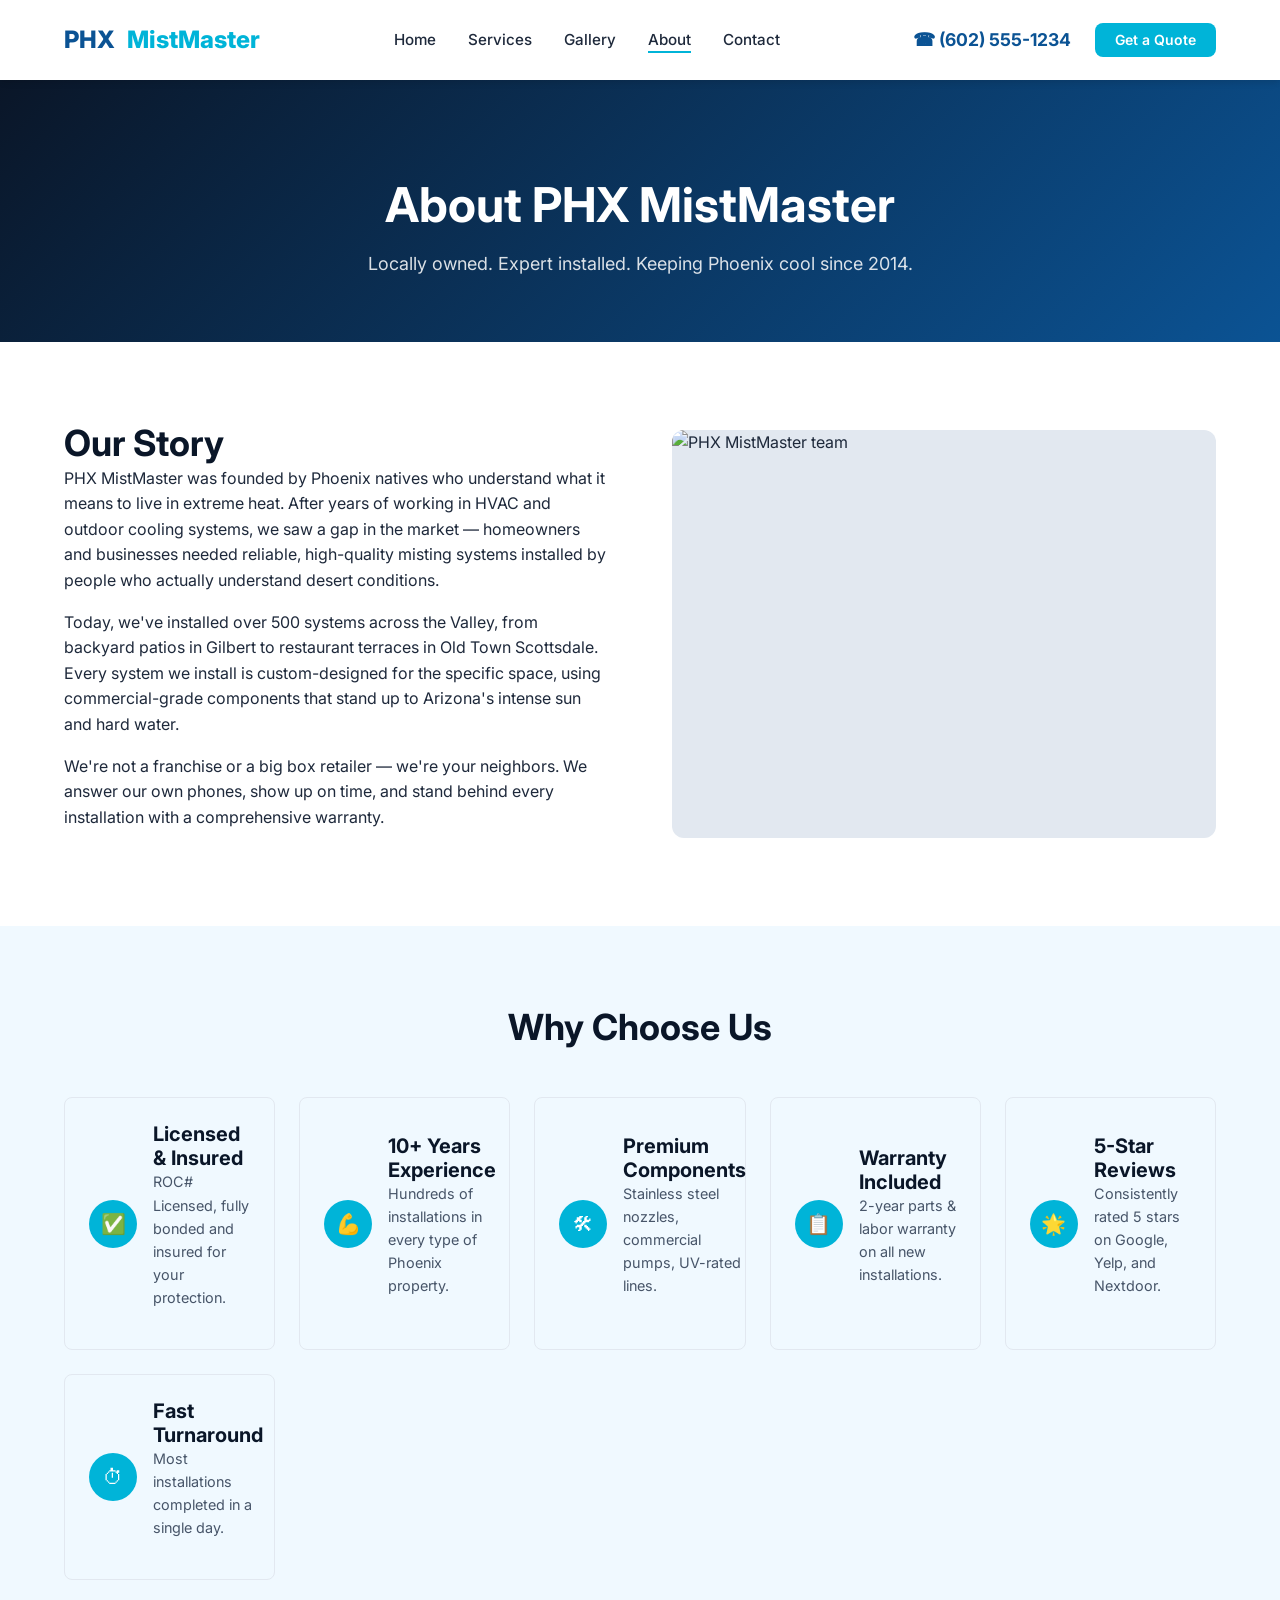
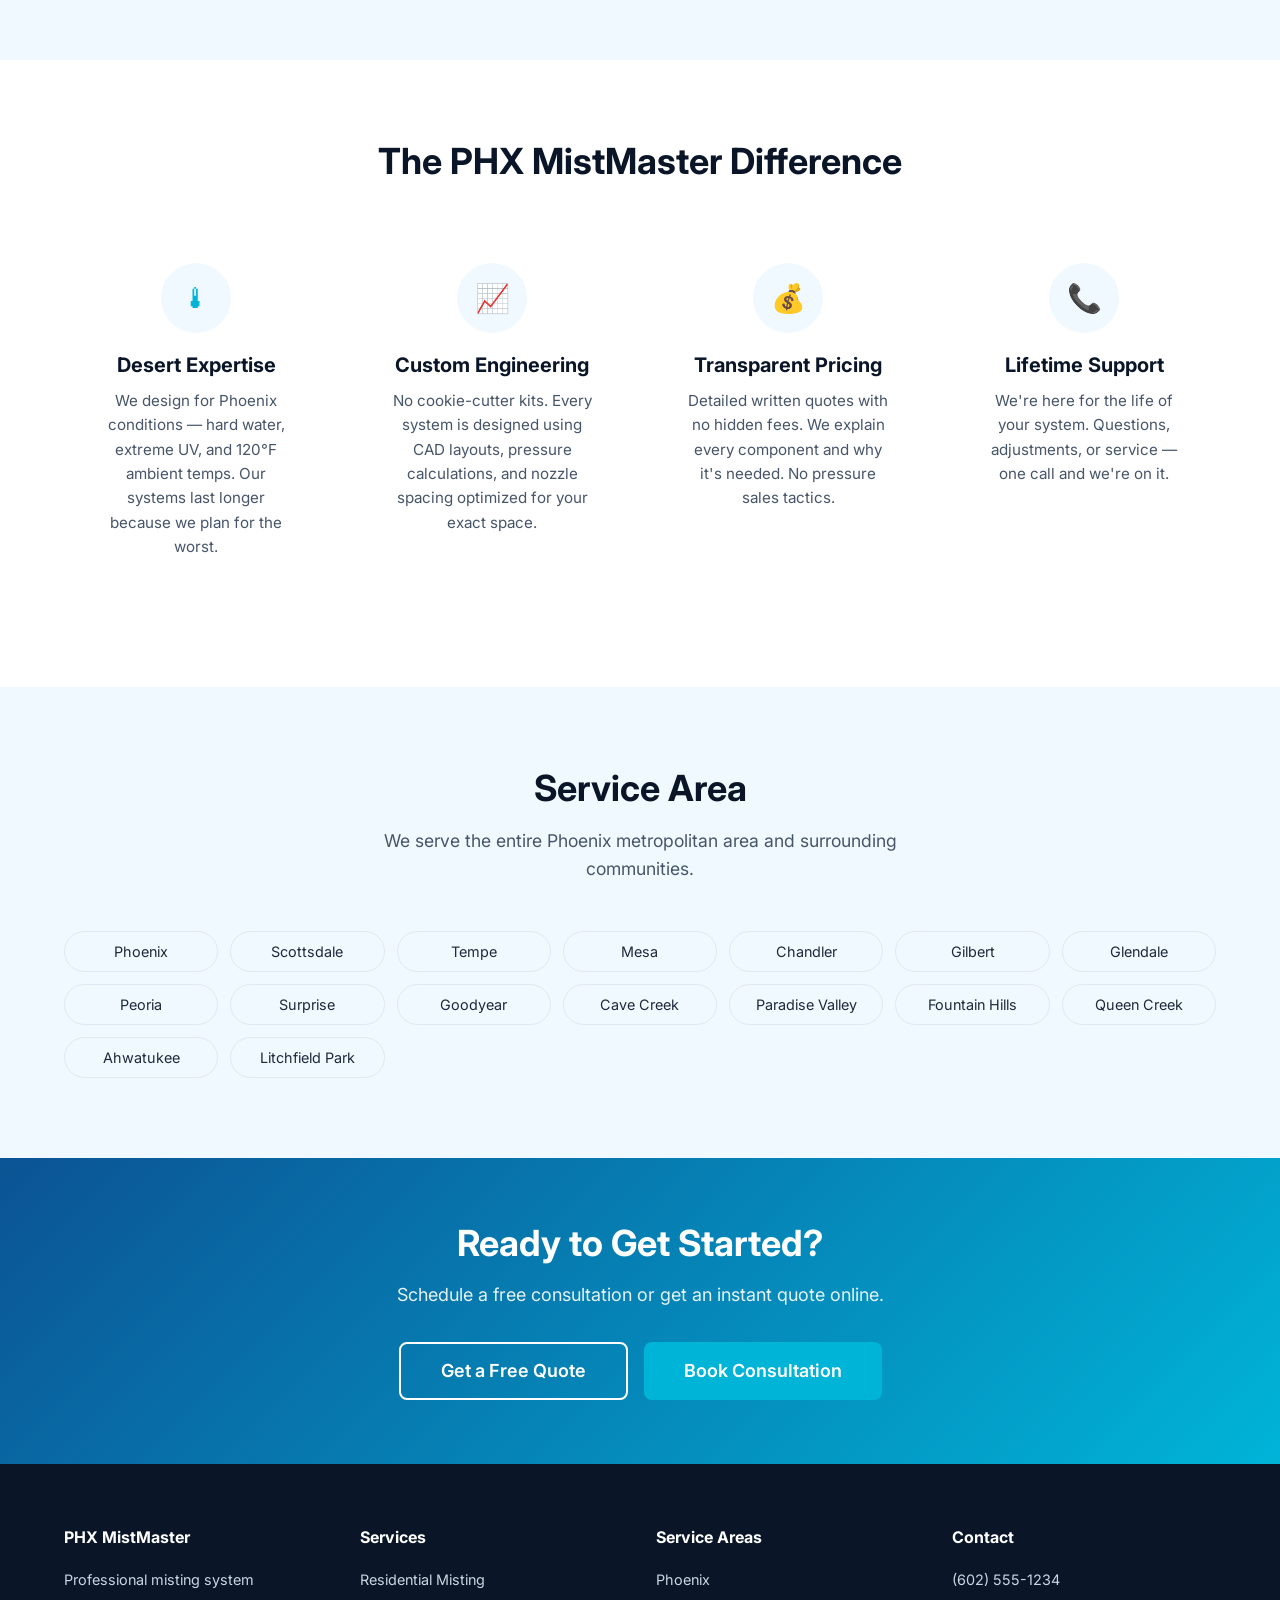
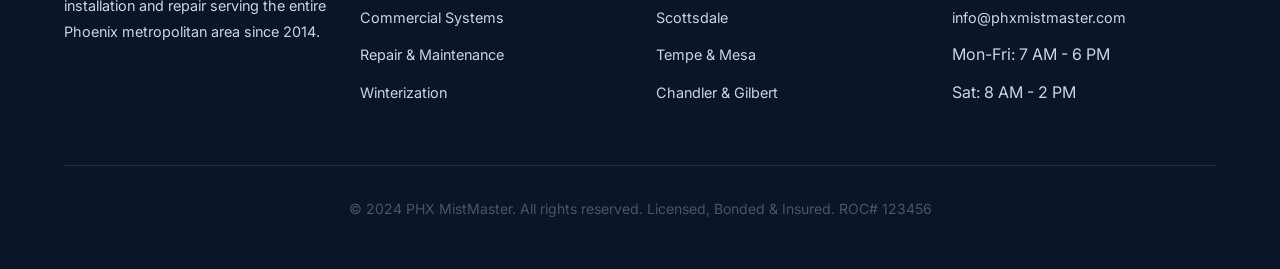
==== about.html @ d4fe5b3f "Initial PHX MistMaster website - 7 pages, full CSS/JS Complete static website for Phoenix misting co" ====
<!DOCTYPE html>
<html lang="en">
<head>
  <meta charset="UTF-8">
  <meta name="viewport" content="width=device-width, initial-scale=1.0">
  <meta name="description" content="About PHX MistMaster — locally owned Phoenix misting company. Licensed, bonded, insured. 10+ years serving the Valley.">
  <title>About Us | PHX MistMaster</title>
  <link rel="preconnect" href="https://fonts.googleapis.com">
  <link rel="preconnect" href="https://fonts.gstatic.com" crossorigin>
  <link href="https://fonts.googleapis.com/css2?family=Inter:wght@400;500;600;700;800&display=swap" rel="stylesheet">
  <link rel="stylesheet" href="css/style.css">
  <link rel="stylesheet" href="css/components.css">
  <link rel="stylesheet" href="css/responsive.css">
</head>
<body>

  <!-- Header -->
  <header class="site-header">
    <div class="container">
      <a href="index.html" class="logo">PHX <span>MistMaster</span></a>
      <nav>
        <ul class="nav-links">
          <li><a href="index.html">Home</a></li>
          <li><a href="services.html">Services</a></li>
          <li><a href="gallery.html">Gallery</a></li>
          <li><a href="about.html" class="active">About</a></li>
          <li><a href="contact.html">Contact</a></li>
        </ul>
      </nav>
      <div class="header-cta">
        <a href="tel:+16025551234" class="header-phone">&#9742; (602) 555-1234</a>
        <a href="quote.html" class="btn btn-primary btn-sm">Get a Quote</a>
      </div>
      <button class="hamburger" aria-label="Toggle menu">
        <span></span><span></span><span></span>
      </button>
    </div>
  </header>

  <nav class="mobile-nav">
    <a href="index.html">Home</a>
    <a href="services.html">Services</a>
    <a href="gallery.html">Gallery</a>
    <a href="booking.html">Book Consultation</a>
    <a href="quote.html">Get a Quote</a>
    <a href="about.html">About</a>
    <a href="contact.html">Contact</a>
  </nav>

  <!-- Page Hero -->
  <section class="page-hero">
    <div class="container">
      <h1>About PHX MistMaster</h1>
      <p>Locally owned. Expert installed. Keeping Phoenix cool since 2014.</p>
    </div>
  </section>

  <!-- About Content -->
  <section>
    <div class="container">
      <div class="about-content">
        <div>
          <h2>Our Story</h2>
          <p>PHX MistMaster was founded by Phoenix natives who understand what it means to live in extreme heat. After years of working in HVAC and outdoor cooling systems, we saw a gap in the market — homeowners and businesses needed reliable, high-quality misting systems installed by people who actually understand desert conditions.</p>
          <p>Today, we've installed over 500 systems across the Valley, from backyard patios in Gilbert to restaurant terraces in Old Town Scottsdale. Every system we install is custom-designed for the specific space, using commercial-grade components that stand up to Arizona's intense sun and hard water.</p>
          <p>We're not a franchise or a big box retailer — we're your neighbors. We answer our own phones, show up on time, and stand behind every installation with a comprehensive warranty.</p>
        </div>
        <div class="about-image">
          <img src="images/about-team.jpg" alt="PHX MistMaster team" style="width:100%; height:100%; object-fit:cover;">
        </div>
      </div>
    </div>
  </section>

  <!-- Trust Badges -->
  <section style="background: var(--light-bg);">
    <div class="container">
      <div class="section-header">
        <h2>Why Choose Us</h2>
      </div>
      <div class="trust-badges">
        <div class="badge">
          <div class="badge-icon">&#9989;</div>
          <div>
            <h4>Licensed &amp; Insured</h4>
            <p style="font-size:0.9rem; color:var(--gray-600);">ROC# Licensed, fully bonded and insured for your protection.</p>
          </div>
        </div>
        <div class="badge">
          <div class="badge-icon">&#128170;</div>
          <div>
            <h4>10+ Years Experience</h4>
            <p style="font-size:0.9rem; color:var(--gray-600);">Hundreds of installations in every type of Phoenix property.</p>
          </div>
        </div>
        <div class="badge">
          <div class="badge-icon">&#128736;</div>
          <div>
            <h4>Premium Components</h4>
            <p style="font-size:0.9rem; color:var(--gray-600);">Stainless steel nozzles, commercial pumps, UV-rated lines.</p>
          </div>
        </div>
        <div class="badge">
          <div class="badge-icon">&#128203;</div>
          <div>
            <h4>Warranty Included</h4>
            <p style="font-size:0.9rem; color:var(--gray-600);">2-year parts &amp; labor warranty on all new installations.</p>
          </div>
        </div>
        <div class="badge">
          <div class="badge-icon">&#127775;</div>
          <div>
            <h4>5-Star Reviews</h4>
            <p style="font-size:0.9rem; color:var(--gray-600);">Consistently rated 5 stars on Google, Yelp, and Nextdoor.</p>
          </div>
        </div>
        <div class="badge">
          <div class="badge-icon">&#9201;</div>
          <div>
            <h4>Fast Turnaround</h4>
            <p style="font-size:0.9rem; color:var(--gray-600);">Most installations completed in a single day.</p>
          </div>
        </div>
      </div>
    </div>
  </section>

  <!-- Why Choose Us Features -->
  <section>
    <div class="container">
      <div class="section-header">
        <h2>The PHX MistMaster Difference</h2>
      </div>
      <div class="features-grid">
        <div class="feature-item">
          <div class="feature-icon">&#127777;</div>
          <h4>Desert Expertise</h4>
          <p>We design for Phoenix conditions — hard water, extreme UV, and 120°F ambient temps. Our systems last longer because we plan for the worst.</p>
        </div>
        <div class="feature-item">
          <div class="feature-icon">&#128200;</div>
          <h4>Custom Engineering</h4>
          <p>No cookie-cutter kits. Every system is designed using CAD layouts, pressure calculations, and nozzle spacing optimized for your exact space.</p>
        </div>
        <div class="feature-item">
          <div class="feature-icon">&#128176;</div>
          <h4>Transparent Pricing</h4>
          <p>Detailed written quotes with no hidden fees. We explain every component and why it's needed. No pressure sales tactics.</p>
        </div>
        <div class="feature-item">
          <div class="feature-icon">&#128222;</div>
          <h4>Lifetime Support</h4>
          <p>We're here for the life of your system. Questions, adjustments, or service — one call and we're on it.</p>
        </div>
      </div>
    </div>
  </section>

  <!-- Service Area -->
  <section style="background: var(--light-bg);">
    <div class="container">
      <div class="section-header">
        <h2>Service Area</h2>
        <p>We serve the entire Phoenix metropolitan area and surrounding communities.</p>
      </div>
      <div class="service-areas">
        <div class="area-tag">Phoenix</div>
        <div class="area-tag">Scottsdale</div>
        <div class="area-tag">Tempe</div>
        <div class="area-tag">Mesa</div>
        <div class="area-tag">Chandler</div>
        <div class="area-tag">Gilbert</div>
        <div class="area-tag">Glendale</div>
        <div class="area-tag">Peoria</div>
        <div class="area-tag">Surprise</div>
        <div class="area-tag">Goodyear</div>
        <div class="area-tag">Cave Creek</div>
        <div class="area-tag">Paradise Valley</div>
        <div class="area-tag">Fountain Hills</div>
        <div class="area-tag">Queen Creek</div>
        <div class="area-tag">Ahwatukee</div>
        <div class="area-tag">Litchfield Park</div>
      </div>
    </div>
  </section>

  <!-- CTA -->
  <section class="cta-banner">
    <div class="container">
      <h2>Ready to Get Started?</h2>
      <p>Schedule a free consultation or get an instant quote online.</p>
      <div style="display:flex; gap:1rem; justify-content:center; flex-wrap:wrap;">
        <a href="quote.html" class="btn btn-secondary btn-lg">Get a Free Quote</a>
        <a href="booking.html" class="btn btn-primary btn-lg">Book Consultation</a>
      </div>
    </div>
  </section>

  <!-- Footer -->
  <footer class="site-footer">
    <div class="container">
      <div class="footer-grid">
        <div class="footer-col">
          <h4>PHX MistMaster</h4>
          <p>Professional misting system installation and repair serving the entire Phoenix metropolitan area since 2014.</p>
        </div>
        <div class="footer-col">
          <h4>Services</h4>
          <ul>
            <li><a href="services.html">Residential Misting</a></li>
            <li><a href="services.html">Commercial Systems</a></li>
            <li><a href="services.html">Repair &amp; Maintenance</a></li>
            <li><a href="services.html">Winterization</a></li>
          </ul>
        </div>
        <div class="footer-col">
          <h4>Service Areas</h4>
          <ul>
            <li><a href="contact.html">Phoenix</a></li>
            <li><a href="contact.html">Scottsdale</a></li>
            <li><a href="contact.html">Tempe &amp; Mesa</a></li>
            <li><a href="contact.html">Chandler &amp; Gilbert</a></li>
          </ul>
        </div>
        <div class="footer-col">
          <h4>Contact</h4>
          <ul>
            <li><a href="tel:+16025551234">(602) 555-1234</a></li>
            <li><a href="mailto:info@phxmistmaster.com">info@phxmistmaster.com</a></li>
            <li>Mon-Fri: 7 AM - 6 PM</li>
            <li>Sat: 8 AM - 2 PM</li>
          </ul>
        </div>
      </div>
      <div class="footer-bottom">
        <p>&copy; 2024 PHX MistMaster. All rights reserved. Licensed, Bonded &amp; Insured. ROC# 123456</p>
      </div>
    </div>
  </footer>

  <script src="js/main.js"></script>
</body>
</html>
---- css/style.css ----
/* PHX MistMaster — Main Styles */
:root {
  --primary: #0B5394;
  --accent: #00B4D8;
  --light-bg: #F0F9FF;
  --dark-bg: #0A1628;
  --text: #1E293B;
  --success: #0891B2;
  --white: #FFFFFF;
  --gray-100: #F1F5F9;
  --gray-200: #E2E8F0;
  --gray-300: #CBD5E1;
  --gray-600: #475569;
  --shadow: 0 4px 6px -1px rgba(0,0,0,0.1), 0 2px 4px -2px rgba(0,0,0,0.1);
  --shadow-lg: 0 10px 15px -3px rgba(0,0,0,0.1), 0 4px 6px -4px rgba(0,0,0,0.1);
  --radius: 8px;
  --radius-lg: 12px;
  --transition: 0.3s ease;
  --max-width: 1200px;
  --header-height: 80px;
}

*, *::before, *::after {
  box-sizing: border-box;
  margin: 0;
  padding: 0;
}

html {
  scroll-behavior: smooth;
  font-size: 16px;
}

body {
  font-family: 'Inter', -apple-system, BlinkMacSystemFont, 'Segoe UI', Roboto, sans-serif;
  color: var(--text);
  line-height: 1.6;
  background: var(--white);
  overflow-x: hidden;
}

img {
  max-width: 100%;
  height: auto;
  display: block;
}

a {
  color: var(--primary);
  text-decoration: none;
  transition: color var(--transition);
}

a:hover {
  color: var(--accent);
}

h1, h2, h3, h4, h5, h6 {
  line-height: 1.2;
  font-weight: 700;
  color: var(--dark-bg);
}

h1 { font-size: 3rem; }
h2 { font-size: 2.25rem; }
h3 { font-size: 1.5rem; }
h4 { font-size: 1.25rem; }

p { margin-bottom: 1rem; }

.container {
  max-width: var(--max-width);
  margin: 0 auto;
  padding: 0 1.5rem;
}

section {
  padding: 5rem 0;
}

/* Header */
.site-header {
  position: fixed;
  top: 0;
  left: 0;
  right: 0;
  height: var(--header-height);
  background: var(--white);
  box-shadow: var(--shadow);
  z-index: 1000;
  transition: background var(--transition), box-shadow var(--transition);
}

.site-header .container {
  display: flex;
  align-items: center;
  justify-content: space-between;
  height: 100%;
}

.logo {
  display: flex;
  align-items: center;
  gap: 0.75rem;
  font-size: 1.5rem;
  font-weight: 800;
  color: var(--primary);
}

.logo span {
  color: var(--accent);
}

.nav-links {
  display: flex;
  align-items: center;
  gap: 2rem;
  list-style: none;
}

.nav-links a {
  color: var(--text);
  font-weight: 500;
  font-size: 0.95rem;
  position: relative;
}

.nav-links a::after {
  content: '';
  position: absolute;
  bottom: -4px;
  left: 0;
  width: 0;
  height: 2px;
  background: var(--accent);
  transition: width var(--transition);
}

.nav-links a:hover::after,
.nav-links a.active::after {
  width: 100%;
}

.header-phone {
  display: flex;
  align-items: center;
  gap: 0.5rem;
  font-weight: 700;
  color: var(--primary);
  font-size: 1.1rem;
}

.header-cta {
  display: flex;
  align-items: center;
  gap: 1.5rem;
}

.hamburger {
  display: none;
  flex-direction: column;
  gap: 5px;
  cursor: pointer;
  padding: 0.5rem;
  background: none;
  border: none;
}

.hamburger span {
  width: 25px;
  height: 3px;
  background: var(--text);
  border-radius: 2px;
  transition: var(--transition);
}

/* Mobile Nav */
.mobile-nav {
  display: none;
  position: fixed;
  top: var(--header-height);
  left: 0;
  right: 0;
  bottom: 0;
  background: var(--white);
  padding: 2rem;
  z-index: 999;
  flex-direction: column;
  gap: 1.5rem;
}

.mobile-nav.open {
  display: flex;
}

.mobile-nav a {
  font-size: 1.25rem;
  font-weight: 500;
  color: var(--text);
  padding: 0.75rem 0;
  border-bottom: 1px solid var(--gray-200);
}

/* Hero Section */
.hero {
  position: relative;
  min-height: 90vh;
  display: flex;
  align-items: center;
  justify-content: center;
  background: linear-gradient(135deg, var(--dark-bg) 0%, var(--primary) 100%);
  margin-top: var(--header-height);
  overflow: hidden;
}

.hero-bg {
  position: absolute;
  inset: 0;
  background-size: cover;
  background-position: center;
  opacity: 0.3;
}

.hero-content {
  position: relative;
  text-align: center;
  color: var(--white);
  max-width: 800px;
  padding: 2rem;
}

.hero-content h1 {
  font-size: 3.5rem;
  color: var(--white);
  margin-bottom: 1.5rem;
  text-shadow: 0 2px 4px rgba(0,0,0,0.3);
}

.hero-content p {
  font-size: 1.25rem;
  opacity: 0.9;
  margin-bottom: 2rem;
}

.hero-cta {
  display: flex;
  gap: 1rem;
  justify-content: center;
  flex-wrap: wrap;
}

/* Stats Bar */
.stats-bar {
  background: var(--primary);
  padding: 3rem 0;
}

.stats-grid {
  display: grid;
  grid-template-columns: repeat(3, 1fr);
  gap: 2rem;
  text-align: center;
  color: var(--white);
}

.stat-item h3 {
  font-size: 2.5rem;
  color: var(--accent);
  margin-bottom: 0.5rem;
}

.stat-item p {
  font-size: 1rem;
  opacity: 0.9;
}

/* Services Cards */
.services-grid {
  display: grid;
  grid-template-columns: repeat(auto-fit, minmax(320px, 1fr));
  gap: 2rem;
}

.service-card {
  background: var(--white);
  border-radius: var(--radius-lg);
  padding: 2.5rem;
  box-shadow: var(--shadow);
  transition: transform var(--transition), box-shadow var(--transition);
  border: 1px solid var(--gray-200);
}

.service-card:hover {
  transform: translateY(-4px);
  box-shadow: var(--shadow-lg);
}

.service-card .icon {
  width: 60px;
  height: 60px;
  background: var(--light-bg);
  border-radius: var(--radius);
  display: flex;
  align-items: center;
  justify-content: center;
  margin-bottom: 1.5rem;
  font-size: 1.75rem;
}

.service-card h3 {
  margin-bottom: 1rem;
}

.service-card p {
  color: var(--gray-600);
}

/* Process Steps */
.process-grid {
  display: grid;
  grid-template-columns: repeat(3, 1fr);
  gap: 3rem;
  text-align: center;
  position: relative;
}

.process-grid::before {
  content: '';
  position: absolute;
  top: 40px;
  left: 20%;
  right: 20%;
  height: 2px;
  background: var(--accent);
  opacity: 0.3;
}

.process-step {
  position: relative;
}

.process-step .step-number {
  width: 80px;
  height: 80px;
  border-radius: 50%;
  background: var(--accent);
  color: var(--white);
  font-size: 1.75rem;
  font-weight: 800;
  display: flex;
  align-items: center;
  justify-content: center;
  margin: 0 auto 1.5rem;
  position: relative;
  z-index: 1;
}

.process-step h3 {
  margin-bottom: 0.75rem;
}

.process-step p {
  color: var(--gray-600);
}

/* Testimonials */
.testimonials {
  background: var(--light-bg);
}

.testimonial-grid {
  display: grid;
  grid-template-columns: repeat(auto-fit, minmax(300px, 1fr));
  gap: 2rem;
}

.testimonial-card {
  background: var(--white);
  padding: 2rem;
  border-radius: var(--radius-lg);
  box-shadow: var(--shadow);
}

.testimonial-card .stars {
  color: #F59E0B;
  font-size: 1.25rem;
  margin-bottom: 1rem;
}

.testimonial-card blockquote {
  font-style: italic;
  color: var(--gray-600);
  margin-bottom: 1.5rem;
  line-height: 1.7;
}

.testimonial-card .author {
  font-weight: 600;
  color: var(--text);
}

.testimonial-card .location {
  font-size: 0.875rem;
  color: var(--gray-600);
}

/* CTA Banner */
.cta-banner {
  background: linear-gradient(135deg, var(--primary) 0%, var(--accent) 100%);
  padding: 4rem 0;
  text-align: center;
  color: var(--white);
}

.cta-banner h2 {
  color: var(--white);
  margin-bottom: 1rem;
}

.cta-banner p {
  font-size: 1.125rem;
  opacity: 0.9;
  margin-bottom: 2rem;
}

/* Footer */
.site-footer {
  background: var(--dark-bg);
  color: var(--gray-300);
  padding: 4rem 0 2rem;
}

.footer-grid {
  display: grid;
  grid-template-columns: repeat(4, 1fr);
  gap: 2rem;
  margin-bottom: 3rem;
}

.footer-col h4 {
  color: var(--white);
  margin-bottom: 1.25rem;
  font-size: 1rem;
}

.footer-col ul {
  list-style: none;
}

.footer-col ul li {
  margin-bottom: 0.75rem;
}

.footer-col ul li a {
  color: var(--gray-300);
  font-size: 0.9rem;
}

.footer-col ul li a:hover {
  color: var(--accent);
}

.footer-col p {
  font-size: 0.9rem;
  line-height: 1.8;
}

.footer-bottom {
  border-top: 1px solid rgba(255,255,255,0.1);
  padding-top: 2rem;
  text-align: center;
  font-size: 0.875rem;
  color: var(--gray-600);
}

/* Page Hero (inner pages) */
.page-hero {
  background: linear-gradient(135deg, var(--dark-bg) 0%, var(--primary) 100%);
  padding: 6rem 0 4rem;
  margin-top: var(--header-height);
  text-align: center;
  color: var(--white);
}

.page-hero h1 {
  color: var(--white);
  margin-bottom: 1rem;
}

.page-hero p {
  font-size: 1.125rem;
  opacity: 0.85;
  max-width: 600px;
  margin: 0 auto;
}

/* Section Headers */
.section-header {
  text-align: center;
  margin-bottom: 3rem;
}

.section-header h2 {
  margin-bottom: 1rem;
}

.section-header p {
  color: var(--gray-600);
  max-width: 600px;
  margin: 0 auto;
  font-size: 1.1rem;
}

/* Comparison Table */
.comparison-table {
  width: 100%;
  border-collapse: collapse;
  margin: 2rem 0;
  background: var(--white);
  border-radius: var(--radius-lg);
  overflow: hidden;
  box-shadow: var(--shadow);
}

.comparison-table th,
.comparison-table td {
  padding: 1rem 1.5rem;
  text-align: left;
  border-bottom: 1px solid var(--gray-200);
}

.comparison-table th {
  background: var(--primary);
  color: var(--white);
  font-weight: 600;
}

.comparison-table tr:last-child td {
  border-bottom: none;
}

.comparison-table tr:hover td {
  background: var(--light-bg);
}

/* Gallery */
.gallery-filters {
  display: flex;
  gap: 1rem;
  justify-content: center;
  margin-bottom: 2rem;
  flex-wrap: wrap;
}

.filter-btn {
  padding: 0.5rem 1.5rem;
  border: 2px solid var(--gray-200);
  border-radius: 50px;
  background: var(--white);
  cursor: pointer;
  font-weight: 500;
  transition: var(--transition);
}

.filter-btn:hover,
.filter-btn.active {
  border-color: var(--accent);
  background: var(--accent);
  color: var(--white);
}

.gallery-grid {
  display: grid;
  grid-template-columns: repeat(auto-fill, minmax(300px, 1fr));
  gap: 1.5rem;
}

.gallery-item {
  position: relative;
  border-radius: var(--radius-lg);
  overflow: hidden;
  cursor: pointer;
  aspect-ratio: 4/3;
  background: var(--gray-200);
}

.gallery-item img {
  width: 100%;
  height: 100%;
  object-fit: cover;
  transition: transform var(--transition);
}

.gallery-item:hover img {
  transform: scale(1.05);
}

.gallery-item .overlay {
  position: absolute;
  inset: 0;
  background: linear-gradient(to top, rgba(0,0,0,0.7), transparent);
  opacity: 0;
  transition: opacity var(--transition);
  display: flex;
  align-items: flex-end;
  padding: 1.5rem;
  color: var(--white);
}

.gallery-item:hover .overlay {
  opacity: 1;
}

/* Lightbox */
.lightbox {
  display: none;
  position: fixed;
  inset: 0;
  background: rgba(0,0,0,0.9);
  z-index: 2000;
  align-items: center;
  justify-content: center;
  padding: 2rem;
}

.lightbox.open {
  display: flex;
}

.lightbox img {
  max-width: 90%;
  max-height: 80vh;
  border-radius: var(--radius);
}

.lightbox-close {
  position: absolute;
  top: 2rem;
  right: 2rem;
  color: var(--white);
  font-size: 2rem;
  cursor: pointer;
  background: none;
  border: none;
  width: 40px;
  height: 40px;
}

.lightbox-caption {
  position: absolute;
  bottom: 2rem;
  left: 50%;
  transform: translateX(-50%);
  color: var(--white);
  text-align: center;
}

/* About Page */
.about-content {
  display: grid;
  grid-template-columns: 1fr 1fr;
  gap: 4rem;
  align-items: center;
}

.about-image {
  border-radius: var(--radius-lg);
  overflow: hidden;
  background: var(--gray-200);
  aspect-ratio: 4/3;
}

.trust-badges {
  display: grid;
  grid-template-columns: repeat(auto-fit, minmax(200px, 1fr));
  gap: 1.5rem;
  margin-top: 3rem;
}

.badge {
  display: flex;
  align-items: center;
  gap: 1rem;
  padding: 1.5rem;
  background: var(--light-bg);
  border-radius: var(--radius);
  border: 1px solid var(--gray-200);
}

.badge .badge-icon {
  width: 48px;
  height: 48px;
  background: var(--accent);
  border-radius: 50%;
  display: flex;
  align-items: center;
  justify-content: center;
  color: var(--white);
  font-size: 1.25rem;
  flex-shrink: 0;
}

/* Contact */
.contact-grid {
  display: grid;
  grid-template-columns: 1fr 1fr;
  gap: 4rem;
}

.contact-info-item {
  display: flex;
  gap: 1rem;
  margin-bottom: 2rem;
}

.contact-info-item .icon-circle {
  width: 48px;
  height: 48px;
  border-radius: 50%;
  background: var(--light-bg);
  display: flex;
  align-items: center;
  justify-content: center;
  color: var(--accent);
  font-size: 1.25rem;
  flex-shrink: 0;
}

.map-embed {
  border-radius: var(--radius-lg);
  overflow: hidden;
  margin-top: 3rem;
  height: 400px;
  background: var(--gray-200);
}

.map-embed iframe {
  width: 100%;
  height: 100%;
  border: 0;
}

/* Service Areas */
.service-areas {
  display: grid;
  grid-template-columns: repeat(auto-fill, minmax(150px, 1fr));
  gap: 0.75rem;
  margin-top: 1.5rem;
}

.service-areas .area-tag {
  padding: 0.5rem 1rem;
  background: var(--light-bg);
  border-radius: 50px;
  text-align: center;
  font-size: 0.9rem;
  border: 1px solid var(--gray-200);
}

/* Why Choose Us */
.features-grid {
  display: grid;
  grid-template-columns: repeat(auto-fit, minmax(250px, 1fr));
  gap: 2rem;
}

.feature-item {
  text-align: center;
  padding: 2rem;
}

.feature-item .feature-icon {
  width: 70px;
  height: 70px;
  border-radius: 50%;
  background: var(--light-bg);
  display: flex;
  align-items: center;
  justify-content: center;
  margin: 0 auto 1.25rem;
  font-size: 1.75rem;
  color: var(--accent);
}

.feature-item h4 {
  margin-bottom: 0.75rem;
}

.feature-item p {
  color: var(--gray-600);
  font-size: 0.95rem;
}
---- css/components.css ----
/* PHX MistMaster — Reusable Components */

/* Buttons */
.btn {
  display: inline-flex;
  align-items: center;
  justify-content: center;
  gap: 0.5rem;
  padding: 0.875rem 2rem;
  font-size: 1rem;
  font-weight: 600;
  border-radius: var(--radius);
  border: none;
  cursor: pointer;
  transition: all var(--transition);
  text-decoration: none;
  line-height: 1;
}

.btn-primary {
  background: var(--accent);
  color: var(--white);
}

.btn-primary:hover {
  background: var(--success);
  color: var(--white);
  transform: translateY(-2px);
  box-shadow: 0 4px 12px rgba(0, 180, 216, 0.4);
}

.btn-secondary {
  background: transparent;
  color: var(--white);
  border: 2px solid var(--white);
}

.btn-secondary:hover {
  background: var(--white);
  color: var(--primary);
}

.btn-outline {
  background: transparent;
  color: var(--primary);
  border: 2px solid var(--primary);
}

.btn-outline:hover {
  background: var(--primary);
  color: var(--white);
}

.btn-sm {
  padding: 0.625rem 1.25rem;
  font-size: 0.875rem;
}

.btn-lg {
  padding: 1.125rem 2.5rem;
  font-size: 1.125rem;
}

/* Forms */
.form-group {
  margin-bottom: 1.5rem;
}

.form-group label {
  display: block;
  font-weight: 500;
  margin-bottom: 0.5rem;
  color: var(--text);
}

.form-group .required {
  color: #EF4444;
}

.form-control {
  width: 100%;
  padding: 0.875rem 1rem;
  border: 2px solid var(--gray-200);
  border-radius: var(--radius);
  font-size: 1rem;
  font-family: inherit;
  transition: border-color var(--transition);
  background: var(--white);
}

.form-control:focus {
  outline: none;
  border-color: var(--accent);
  box-shadow: 0 0 0 3px rgba(0, 180, 216, 0.1);
}

.form-control::placeholder {
  color: var(--gray-300);
}

textarea.form-control {
  min-height: 120px;
  resize: vertical;
}

select.form-control {
  appearance: none;
  background-image: url("data:image/svg+xml,%3Csvg xmlns='http://www.w3.org/2000/svg' width='12' height='12' fill='%23475569' viewBox='0 0 16 16'%3E%3Cpath d='M8 11L3 6h10l-5 5z'/%3E%3C/svg%3E");
  background-repeat: no-repeat;
  background-position: right 1rem center;
  padding-right: 2.5rem;
}

.form-error {
  color: #EF4444;
  font-size: 0.85rem;
  margin-top: 0.25rem;
  display: none;
}

.form-group.error .form-control {
  border-color: #EF4444;
}

.form-group.error .form-error {
  display: block;
}

/* Multi-step Form */
.form-steps {
  display: flex;
  justify-content: center;
  margin-bottom: 3rem;
  gap: 0;
}

.form-step-indicator {
  display: flex;
  align-items: center;
  gap: 0.5rem;
}

.form-step-indicator .step-dot {
  width: 36px;
  height: 36px;
  border-radius: 50%;
  background: var(--gray-200);
  display: flex;
  align-items: center;
  justify-content: center;
  font-weight: 600;
  font-size: 0.875rem;
  color: var(--gray-600);
  transition: var(--transition);
}

.form-step-indicator.active .step-dot,
.form-step-indicator.completed .step-dot {
  background: var(--accent);
  color: var(--white);
}

.form-step-indicator .step-line {
  width: 60px;
  height: 2px;
  background: var(--gray-200);
  margin: 0 0.5rem;
}

.form-step-indicator.completed .step-line {
  background: var(--accent);
}

.form-panel {
  display: none;
}

.form-panel.active {
  display: block;
  animation: fadeIn 0.3s ease;
}

@keyframes fadeIn {
  from { opacity: 0; transform: translateY(10px); }
  to { opacity: 1; transform: translateY(0); }
}

.form-nav {
  display: flex;
  justify-content: space-between;
  margin-top: 2rem;
  padding-top: 2rem;
  border-top: 1px solid var(--gray-200);
}

/* Calendar Widget */
.calendar-widget {
  background: var(--white);
  border-radius: var(--radius-lg);
  box-shadow: var(--shadow);
  padding: 2rem;
  max-width: 500px;
}

.calendar-header {
  display: flex;
  justify-content: space-between;
  align-items: center;
  margin-bottom: 1.5rem;
}

.calendar-header h3 {
  font-size: 1.1rem;
}

.calendar-nav {
  display: flex;
  gap: 0.5rem;
}

.calendar-nav button {
  width: 36px;
  height: 36px;
  border-radius: 50%;
  border: 1px solid var(--gray-200);
  background: var(--white);
  cursor: pointer;
  display: flex;
  align-items: center;
  justify-content: center;
  font-size: 1.25rem;
  transition: var(--transition);
}

.calendar-nav button:hover {
  background: var(--light-bg);
  border-color: var(--accent);
}

.calendar-grid {
  display: grid;
  grid-template-columns: repeat(7, 1fr);
  gap: 4px;
  text-align: center;
}

.calendar-grid .day-header {
  font-weight: 600;
  font-size: 0.8rem;
  color: var(--gray-600);
  padding: 0.5rem;
}

.calendar-grid .day {
  padding: 0.75rem 0.5rem;
  border-radius: var(--radius);
  cursor: pointer;
  transition: var(--transition);
  font-size: 0.9rem;
}

.calendar-grid .day:hover {
  background: var(--light-bg);
}

.calendar-grid .day.selected {
  background: var(--accent);
  color: var(--white);
  font-weight: 600;
}

.calendar-grid .day.disabled {
  color: var(--gray-300);
  cursor: not-allowed;
}

.calendar-grid .day.today {
  border: 2px solid var(--accent);
}

/* Time Slots */
.time-slots {
  display: grid;
  grid-template-columns: repeat(3, 1fr);
  gap: 0.75rem;
  margin-top: 1.5rem;
}

.time-slot {
  padding: 0.75rem;
  text-align: center;
  border: 2px solid var(--gray-200);
  border-radius: var(--radius);
  cursor: pointer;
  font-weight: 500;
  font-size: 0.9rem;
  transition: var(--transition);
}

.time-slot:hover {
  border-color: var(--accent);
  background: var(--light-bg);
}

.time-slot.selected {
  border-color: var(--accent);
  background: var(--accent);
  color: var(--white);
}

/* Cards */
.card {
  background: var(--white);
  border-radius: var(--radius-lg);
  padding: 2rem;
  box-shadow: var(--shadow);
  border: 1px solid var(--gray-200);
}

/* Alerts */
.alert {
  padding: 1rem 1.5rem;
  border-radius: var(--radius);
  margin-bottom: 1.5rem;
  font-size: 0.95rem;
}

.alert-success {
  background: #ECFDF5;
  border: 1px solid #6EE7B7;
  color: #065F46;
}

.alert-error {
  background: #FEF2F2;
  border: 1px solid #FCA5A5;
  color: #991B1B;
}

/* File Upload */
.file-upload {
  border: 2px dashed var(--gray-300);
  border-radius: var(--radius);
  padding: 2rem;
  text-align: center;
  cursor: pointer;
  transition: var(--transition);
}

.file-upload:hover {
  border-color: var(--accent);
  background: var(--light-bg);
}

.file-upload input[type="file"] {
  display: none;
}

.file-upload p {
  color: var(--gray-600);
  margin: 0;
}

.file-upload .upload-icon {
  font-size: 2rem;
  margin-bottom: 0.5rem;
}

/* Booking Form Layout */
.booking-layout {
  display: grid;
  grid-template-columns: 1fr 1fr;
  gap: 3rem;
  align-items: start;
}

/* Success Message */
.success-message {
  text-align: center;
  padding: 3rem;
}

.success-message .checkmark {
  width: 80px;
  height: 80px;
  border-radius: 50%;
  background: #ECFDF5;
  display: flex;
  align-items: center;
  justify-content: center;
  margin: 0 auto 1.5rem;
  font-size: 2rem;
  color: #059669;
}
---- css/responsive.css ----
/* PHX MistMaster — Responsive Styles */

@media (max-width: 1024px) {
  .footer-grid {
    grid-template-columns: repeat(2, 1fr);
  }

  .about-content {
    grid-template-columns: 1fr;
    gap: 2rem;
  }

  .contact-grid {
    grid-template-columns: 1fr;
    gap: 2rem;
  }

  .booking-layout {
    grid-template-columns: 1fr;
  }
}

@media (max-width: 768px) {
  :root {
    --header-height: 70px;
  }

  h1 { font-size: 2.25rem; }
  h2 { font-size: 1.75rem; }
  h3 { font-size: 1.25rem; }

  section {
    padding: 3.5rem 0;
  }

  .nav-links {
    display: none;
  }

  .header-phone {
    display: none;
  }

  .hamburger {
    display: flex;
  }

  .hero {
    min-height: 70vh;
  }

  .hero-content h1 {
    font-size: 2.5rem;
  }

  .hero-content p {
    font-size: 1.1rem;
  }

  .stats-grid {
    grid-template-columns: 1fr;
    gap: 1.5rem;
  }

  .stat-item h3 {
    font-size: 2rem;
  }

  .services-grid {
    grid-template-columns: 1fr;
  }

  .process-grid {
    grid-template-columns: 1fr;
    gap: 2rem;
  }

  .process-grid::before {
    display: none;
  }

  .testimonial-grid {
    grid-template-columns: 1fr;
  }

  .footer-grid {
    grid-template-columns: 1fr;
    gap: 2rem;
  }

  .gallery-grid {
    grid-template-columns: 1fr;
  }

  .time-slots {
    grid-template-columns: repeat(2, 1fr);
  }

  .form-steps {
    flex-wrap: wrap;
  }

  .form-step-indicator .step-line {
    width: 30px;
  }

  .comparison-table {
    font-size: 0.85rem;
  }

  .comparison-table th,
  .comparison-table td {
    padding: 0.75rem;
  }

  .features-grid {
    grid-template-columns: 1fr;
  }

  .trust-badges {
    grid-template-columns: 1fr;
  }

  .hero-cta {
    flex-direction: column;
    align-items: center;
  }

  .page-hero {
    padding: 4rem 0 3rem;
  }

  .btn-lg {
    padding: 1rem 2rem;
    font-size: 1rem;
  }
}

@media (max-width: 480px) {
  .container {
    padding: 0 1rem;
  }

  .hero-content h1 {
    font-size: 2rem;
  }

  .service-card {
    padding: 1.5rem;
  }

  .calendar-widget {
    padding: 1.25rem;
  }

  .time-slots {
    grid-template-columns: repeat(2, 1fr);
  }

  .gallery-grid {
    grid-template-columns: 1fr;
  }

  .service-areas {
    grid-template-columns: repeat(2, 1fr);
  }
}
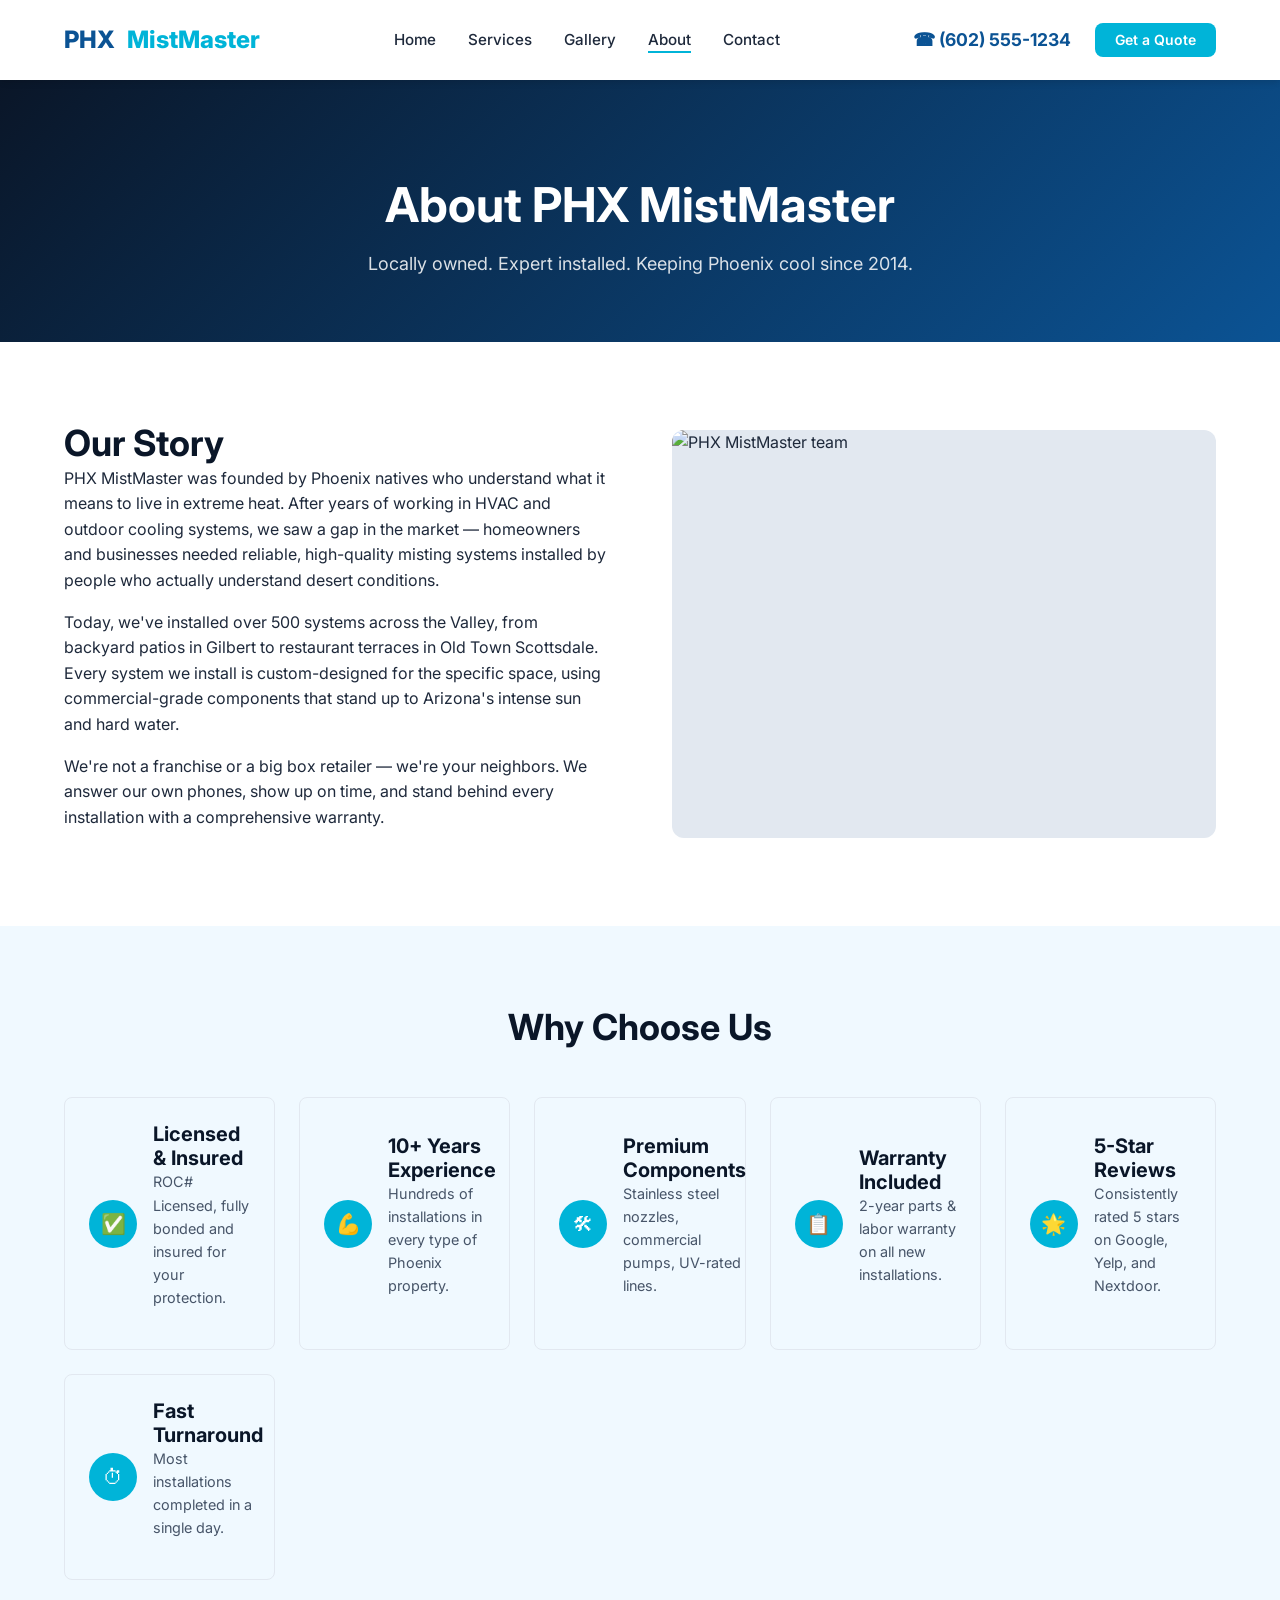
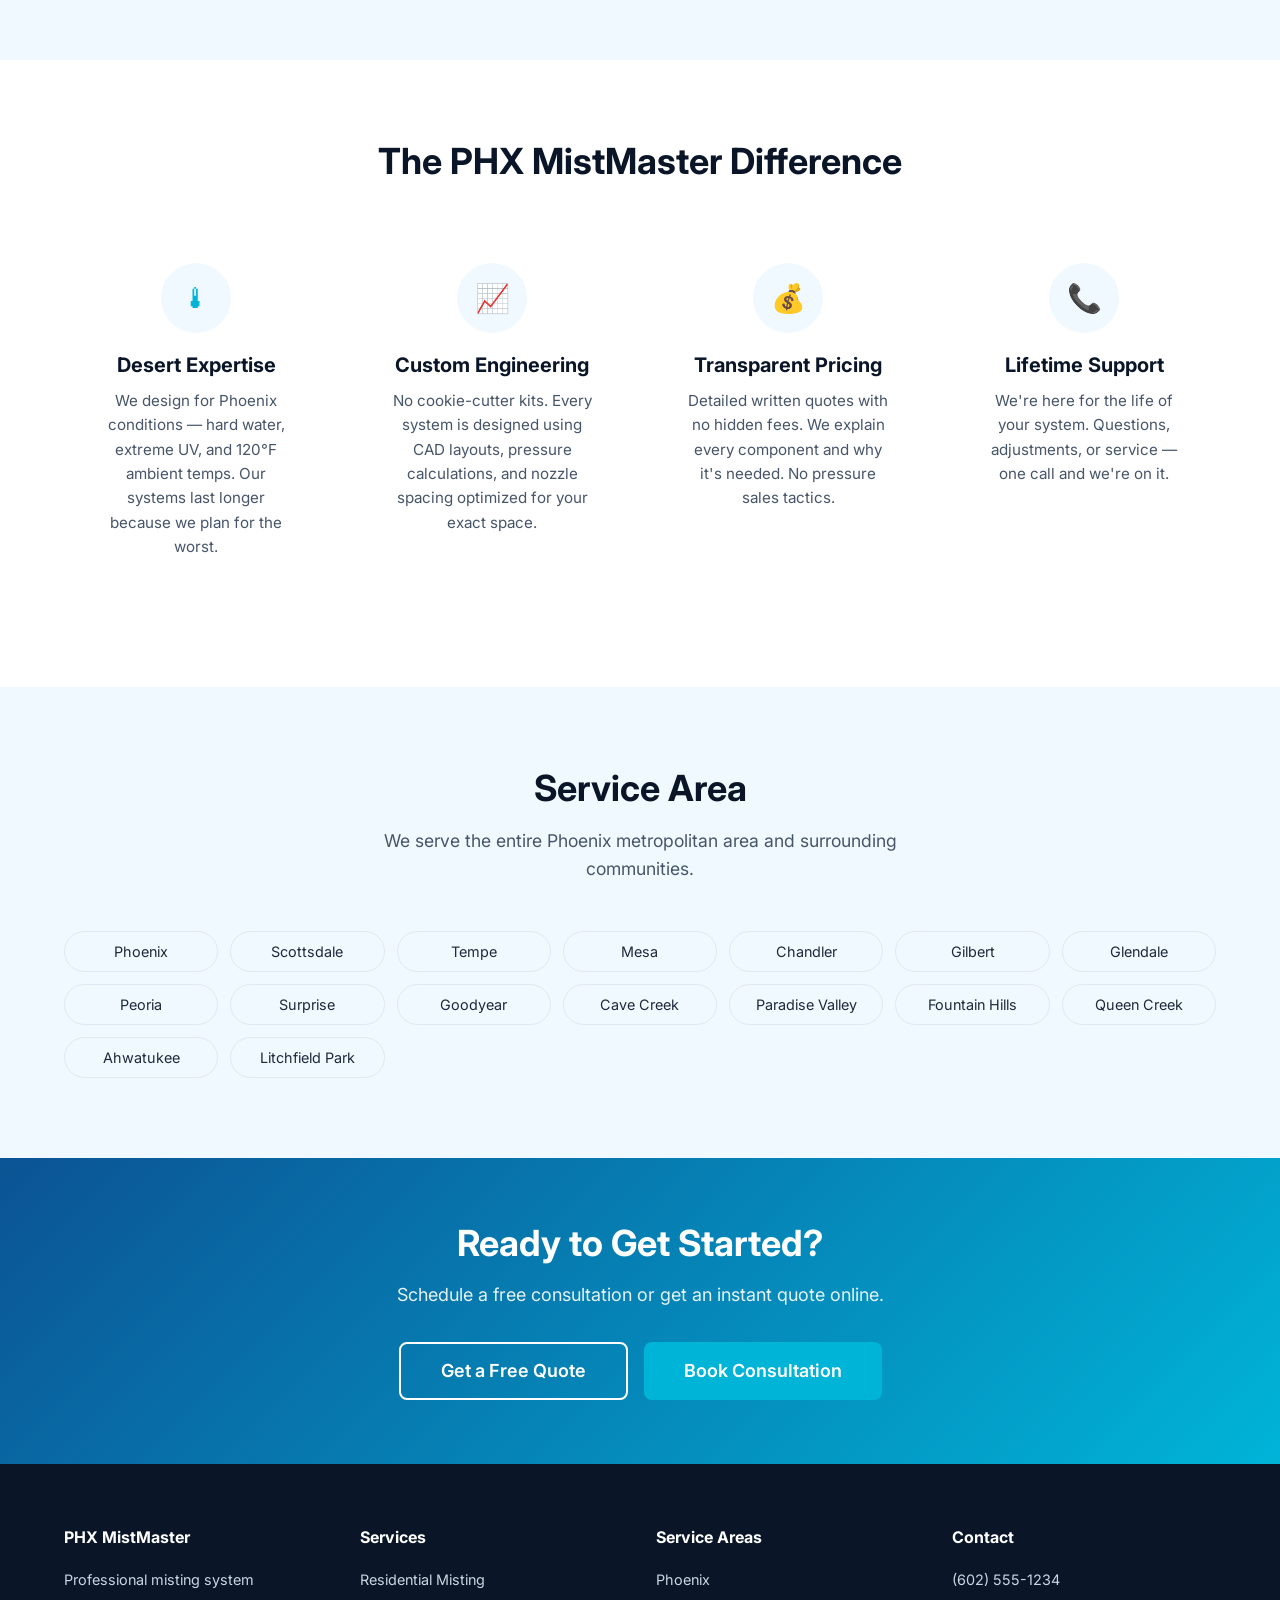
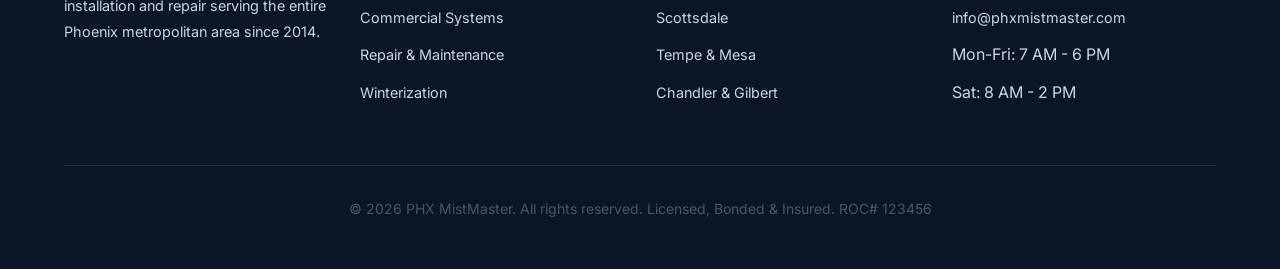
==== commit b7b5ecab: "Fix form bugs, add SEO tags, accessibility, and cleanup - Fix form.js: use FormData for file uploads" ====
--- a/about.html
+++ b/about.html
@@ -5,6 +5,13 @@
   <meta name="viewport" content="width=device-width, initial-scale=1.0">
   <meta name="description" content="About PHX MistMaster — locally owned Phoenix misting company. Licensed, bonded, insured. 10+ years serving the Valley.">
   <title>About Us | PHX MistMaster</title>
+  <link rel="icon" type="image/svg+xml" href="images/favicon.svg">
+  <meta property="og:title" content="About Us | PHX MistMaster">
+  <meta property="og:description" content="Locally owned Phoenix misting company. Licensed, bonded, insured. 10+ years serving the Valley.">
+  <meta property="og:type" content="website">
+  <meta property="og:url" content="https://phxmistmaster.com/about">
+  <meta property="og:image" content="https://phxmistmaster.com/images/hero-bg-2.png">
+  <meta name="twitter:card" content="summary_large_image">
   <link rel="preconnect" href="https://fonts.googleapis.com">
   <link rel="preconnect" href="https://fonts.gstatic.com" crossorigin>
   <link href="https://fonts.googleapis.com/css2?family=Inter:wght@400;500;600;700;800&display=swap" rel="stylesheet">
@@ -13,6 +20,7 @@
   <link rel="stylesheet" href="css/responsive.css">
 </head>
 <body>
+  <a href="#main" class="skip-to-content">Skip to content</a>
 
   <!-- Header -->
   <header class="site-header">
@@ -48,7 +56,7 @@
   </nav>
 
   <!-- Page Hero -->
-  <section class="page-hero">
+  <section id="main" class="page-hero">
     <div class="container">
       <h1>About PHX MistMaster</h1>
       <p>Locally owned. Expert installed. Keeping Phoenix cool since 2014.</p>
@@ -233,7 +241,7 @@
         </div>
       </div>
       <div class="footer-bottom">
-        <p>&copy; 2024 PHX MistMaster. All rights reserved. Licensed, Bonded &amp; Insured. ROC# 123456</p>
+        <p>&copy; 2026 PHX MistMaster. All rights reserved. Licensed, Bonded &amp; Insured. ROC# 123456</p>
       </div>
     </div>
   </footer>
--- a/css/style.css
+++ b/css/style.css
@@ -78,6 +78,25 @@
   padding: 5rem 0;
 }
 
+/* Skip to Content */
+.skip-to-content {
+  position: absolute;
+  left: -9999px;
+  top: 0;
+  z-index: 9999;
+  padding: 0.75rem 1.5rem;
+  background: var(--accent);
+  color: var(--white);
+  font-weight: 600;
+  border-radius: 0 0 var(--radius) var(--radius);
+}
+
+.skip-to-content:focus {
+  left: 50%;
+  transform: translateX(-50%);
+  color: var(--white);
+}
+
 /* Header */
 .site-header {
   position: fixed;
@@ -217,8 +236,8 @@
   position: absolute;
   inset: 0;
   background-size: cover;
-  background-position: center;
-  opacity: 0.3;
+  background-position: right bottom;
+  opacity: 0.7;
 }
 
 .hero-content {
--- a/css/components.css
+++ b/css/components.css
@@ -49,6 +49,13 @@
 .btn-outline:hover {
   background: var(--primary);
   color: var(--white);
+}
+
+.btn:focus-visible,
+.filter-btn:focus-visible,
+.calendar-nav button:focus-visible {
+  outline: 2px solid var(--accent);
+  outline-offset: 2px;
 }
 
 .btn-sm {
